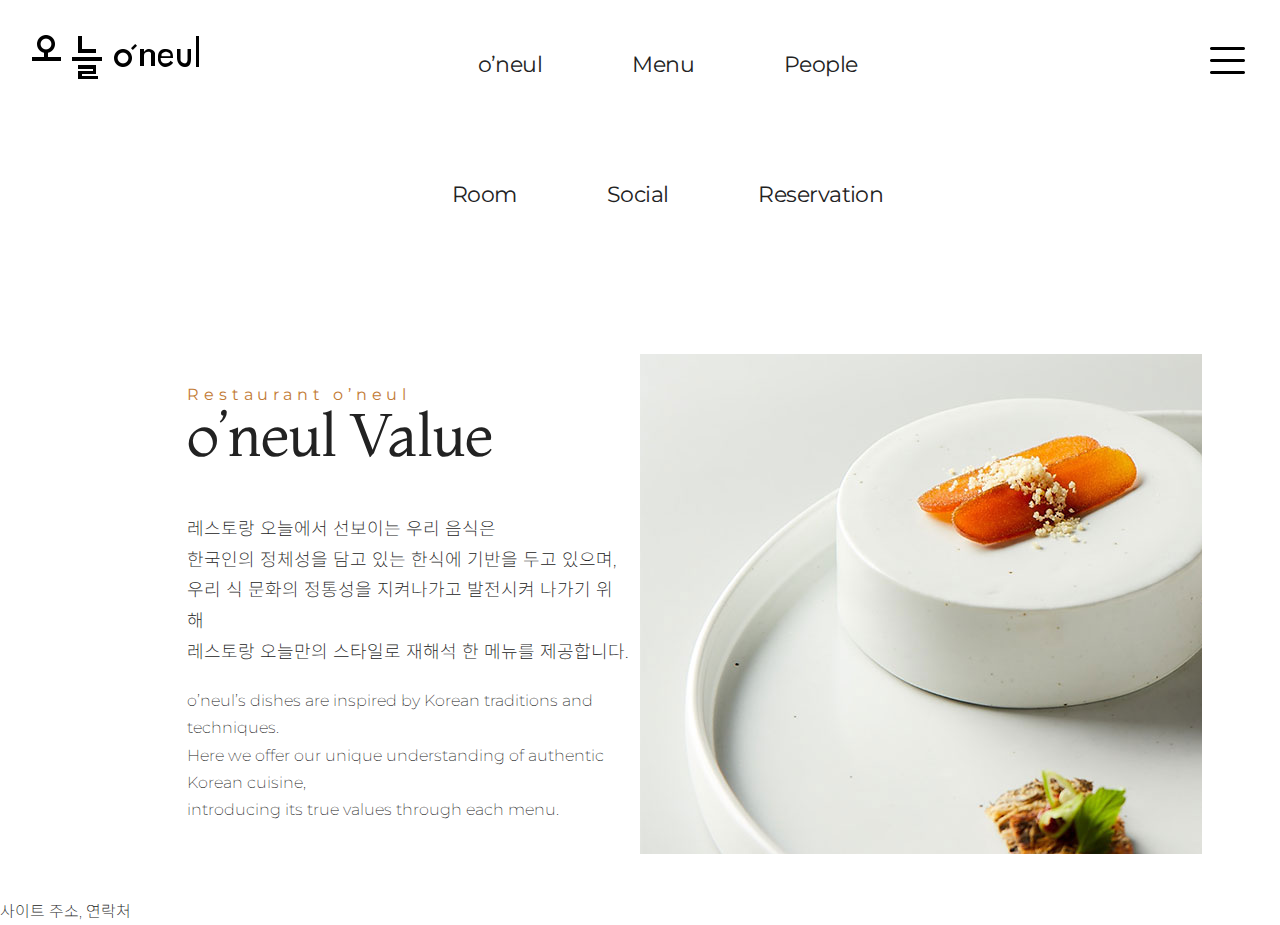
==== index.html @ a5e7508a "헤더 네비게이션 부분과 메인 정보 부분" ====
<!DOCTYPE html>
<html lang="en">
<head>
    <meta charset="UTF-8">
    <meta name="viewport" content="width=device-width, initial-scale=1.0">
    <title>레스토랑 오늘</title>
    <link href="https://fonts.googleapis.com/css2?family=Montserrat:wght@200;300;400;500&family=Noto+Sans+KR:wght@300;400&family=Montaga&display=swap" rel="stylesheet">
    <style>
        * { margin: 0; padding: 0; box-sizing: border-box;}
        body { font-family: 'Montserrat', 'Noto Sans KR'; font-size: 16px; line-height: 1.7; color: rgb(34,34,34); font-weight: 200; letter-spacing: -0.025;}
        a { text-decoration: none;}

        /* -header- */
        .gnb_wrap{width: 100%; height: 130px ; display: flex; justify-content: space-between; align-items: center; background-color: rgb(255,255,255); padding: 0 2.5%;}
        .gnb_logo img{ width: 170px;}
        .gnb_menu { width: 100%; height: 130px ; padding: 0 170px; text-align: center;}
        .gnb_menu_a{ padding: 48px 43px; line-height: 130px;font-size: 22px; font-weight: 400; letter-spacing: -0.55px; color: rgb(34,34,34);}
        /*메뉴 a크기 먼저 적용 후 gnb_wrap에 flex 적용하면 각 박스 크기 정하기 편함*/
        .gnb_menu_a:hover { color: #c27a34;;}
        .gnb_hiddenmenu { width: 170px; text-align: right;}

        /* -main- */
        .main_wrap { display: flex; align-items: center; max-width: 1700px; margin: 180px 78.5px 0 78.5px;}
        .main_info { width: 50%; padding: 75px 10px 75px 9.7%; }
        .main_tit { padding: 0 0 50px;}
        .main_tit p { line-height: 1.2; letter-spacing: 4.8px; font-weight: 400; color: #c27a34;}
        .main_tit h2 { font-size: 60px; font-family: 'Montaga'; line-height: 60px; font-weight: 400; letter-spacing: -1.5px;}
        .main_info_ko { font-size: 18px; line-height: 1.7;}
        .main_info_eng { margin: 20px 0 0; font-weight: 200;}
        .main_val {width: 50%; height: 500px; position: relative; overflow: hidden; }
        .main_val img { position: absolute; top: -50%; }


    </style>
</head>
<body>
    <header>

        <!-- 데스크탑 화면 GNB -->
        <div class="gnb_wrap">

            <!-- gnb 로고 부분 -->
            <h1 class="gnb_logo"><a href="https://www.restaurantoneul.com/"><img src="img/logo.png" alt="레스토랑 로고"></a></h1>

            <!-- gnb 메뉴 부분 -->
            <div class="gnb_menu">
                <a href="#" class="gnb_menu_a">o’neul</a>
                <a href="#" class="gnb_menu_a">Menu</a>
                <a href="#" class="gnb_menu_a">People</a>
                <a href="#" class="gnb_menu_a">Room</a>
                <a href="#" class="gnb_menu_a">Social</a>
                <a href="#" class="gnb_menu_a">Reservation</a>
            </div>

            <!-- gnb 히든 메뉴 부분 -->
            <div class="gnb_hiddenmenu"><img src="img/icon_menu.png" class="gnb_hiddenmenu_btn" alt="히든 메뉴 버튼"></div>
        </div>
    </header>

    <main>
        <div class="main_wrap">
            <div class="main_info">
                <div class="main_tit">
                    <p>Restaurant o’neul</p>
                    <h2>o’neul Value</h2>
                </div>
                <p class="main_info_ko">
                    레스토랑 오늘에서 선보이는 우리 음식은<br>
                    한국인의 정체성을 담고 있는 한식에 기반을 두고 있으며,<br>
                    우리 식 문화의 정통성을 지켜나가고 발전시켜 나가기 위해<br>
                    레스토랑 오늘만의 스타일로 재해석 한 메뉴를 제공합니다.
                </p>
                <p class="main_info_eng">
                    o’neul’s dishes are inspired by Korean traditions and techniques.<br>
                    Here we offer our unique understanding of authentic Korean cuisine,<br>
                    introducing its true values through each menu.
                </p>
            </div>
            <div class="main_val">
                <img src="img/mi_img01.jpg" alt="">
            </div>
        </div>
    </main>
    <footer>사이트 주소, 연락처</footer>
    
</body>
</html>
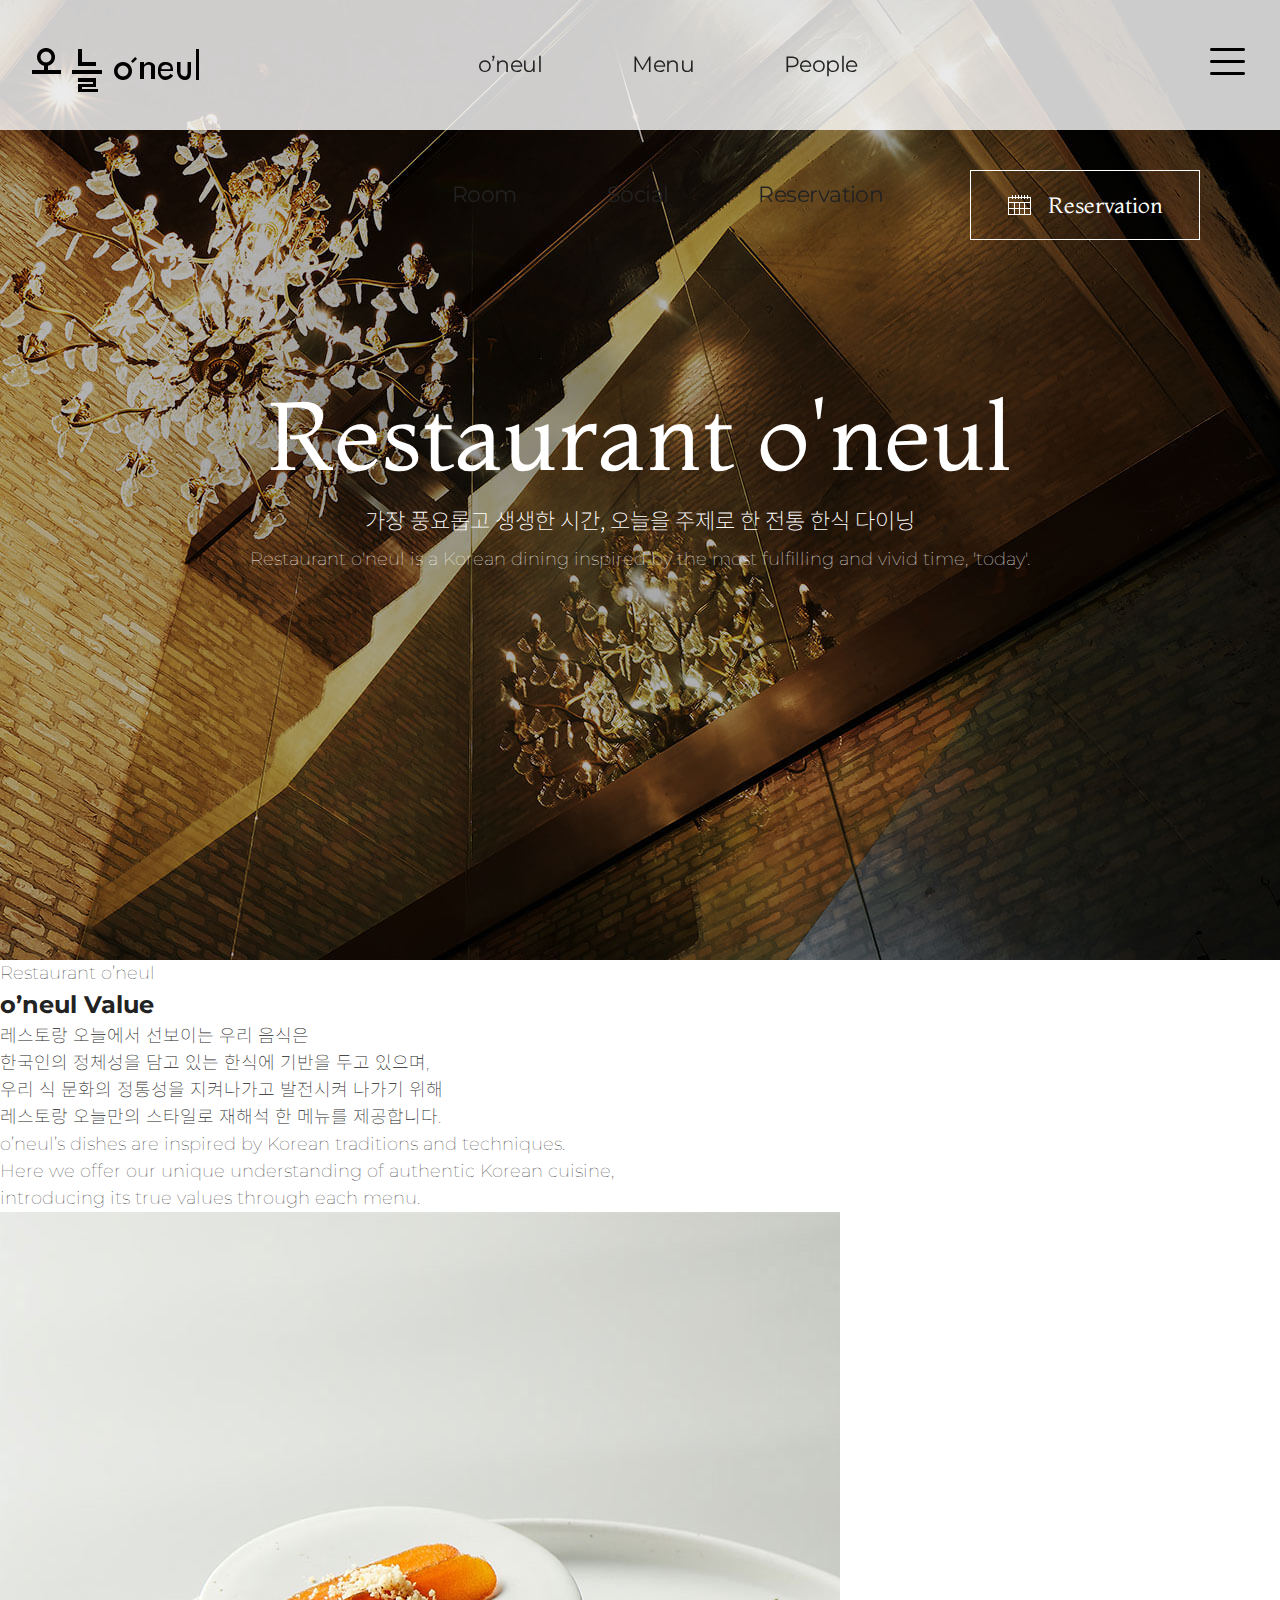
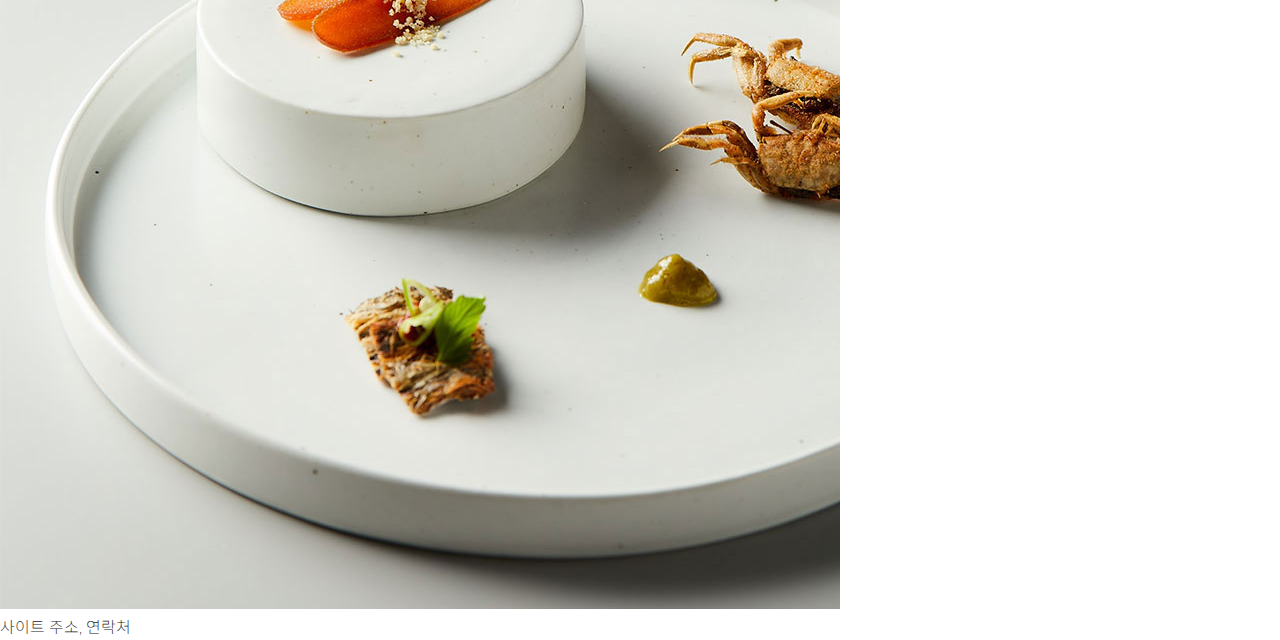
==== commit d11b361f: "hero부분 수정" ====
--- a/index.html
+++ b/index.html
@@ -4,32 +4,35 @@
     <meta charset="UTF-8">
     <meta name="viewport" content="width=device-width, initial-scale=1.0">
     <title>레스토랑 오늘</title>
-    <link href="https://fonts.googleapis.com/css2?family=Montserrat:wght@200;300;400;500&family=Noto+Sans+KR:wght@300;400&family=Montaga&display=swap" rel="stylesheet">
+    <link href="https://fonts.googleapis.com/css2?family=Montserrat:wght@200;300;400;500&family=Noto+Sans+KR:wght@200;300;400&family=Montaga&display=swap" rel="stylesheet">
     <style>
         * { margin: 0; padding: 0; box-sizing: border-box;}
-        body { font-family: 'Montserrat', 'Noto Sans KR'; font-size: 16px; line-height: 1.7; color: rgb(34,34,34); font-weight: 200; letter-spacing: -0.025;}
+        body { font-family: 'Montserrat', 'Noto Sans KR'; font-size: 16px; line-height: 1.5; color: rgb(34,34,34); font-weight: 200; letter-spacing: -0.45;}
         a { text-decoration: none;}
+        a:hover { color:rgb(194,122,52);}
+        div { background-position: center center; background-repeat: no-repeat; background-size: cover;}
+        h1 { font-family: 'Montaga'; font-size: 96px; font-weight: 400; line-height: 1; letter-spacing: -1.92; }
+        h3 {  font-family:'Noto Sans KR'; font-size: 22px; font-weight: 200; }
+        h4 { font-family: 'Montaga'; font-size: 22px; font-weight: 400; }
+        p { font-size: 18px; font-weight: 100; }
 
         /* -header- */
-        .gnb_wrap{width: 100%; height: 130px ; display: flex; justify-content: space-between; align-items: center; background-color: rgb(255,255,255); padding: 0 2.5%;}
+        .gnb_wrap{position: fixed; z-index: 10000; width: 100%; height: 130px ; display: flex; justify-content: space-between; align-items: center; background-color: rgb(255,255,255,0.8); padding: 0 2.5%;}
         .gnb_logo img{ width: 170px;}
-        .gnb_menu { width: 100%; height: 130px ; padding: 0 170px; text-align: center;}
+        .gnb_menu { width: 100%; height: 100%; padding: 0 170px; text-align: center;}
         .gnb_menu_a{ padding: 48px 43px; line-height: 130px;font-size: 22px; font-weight: 400; letter-spacing: -0.55px; color: rgb(34,34,34);}
         /*메뉴 a크기 먼저 적용 후 gnb_wrap에 flex 적용하면 각 박스 크기 정하기 편함*/
         .gnb_menu_a:hover { color: #c27a34;;}
         .gnb_hiddenmenu { width: 170px; text-align: right;}
 
-        /* -main- */
-        .main_wrap { display: flex; align-items: center; max-width: 1700px; margin: 180px 78.5px 0 78.5px;}
-        .main_info { width: 50%; padding: 75px 10px 75px 9.7%; }
-        .main_tit { padding: 0 0 50px;}
-        .main_tit p { line-height: 1.2; letter-spacing: 4.8px; font-weight: 400; color: #c27a34;}
-        .main_tit h2 { font-size: 60px; font-family: 'Montaga'; line-height: 60px; font-weight: 400; letter-spacing: -1.5px;}
-        .main_info_ko { font-size: 18px; line-height: 1.7;}
-        .main_info_eng { margin: 20px 0 0; font-weight: 200;}
-        .main_val {width: 50%; height: 500px; position: relative; overflow: hidden; }
-        .main_val img { position: absolute; top: -50%; }
-
+        /* -hero- */
+        .hero_wrap { position: relative; width: 100%; height: 960px; display: flex; justify-content: center; align-items: center; background-image: url(img/visual01.jpg);}
+        .hero_title { text-align: center; color: white;}
+        .hero_reservation { position: absolute; width: 230px; height: 70px; display: flex; justify-content: center; align-items: center; top: 170px; right: 80px; border: 1px solid white; color: white;}
+        .margin_b_20 { margin: 0 0 20px;}
+        .margin_b_10 { margin: 0 0 10px;}
+        .hero_reservation_img { }
+        .hero_reservation_a { margin: 0 0 0 17px; color: white;}
 
     </style>
 </head>
@@ -58,6 +61,24 @@
     </header>
 
     <main>
+        <!-- hero -->
+        <div class="hero_wrap">
+            <!-- hero title -->
+            <div class="hero_title">
+                <h1 class="margin_b_20">Restaurant o'neul</h1>
+                <h3 class="margin_b_10">가장 풍요롭고 생생한 시간, 오늘을 주제로 한 전통 한식 다이닝</h3>
+                <p>Restaurant o'neul is a Korean dining inspired by the most fulfilling and vivid time, 'today'.</p>
+            </div>
+            <!-- hero reservation -->
+            <div class="hero_reservation">
+                <img src="img/icon_reservation.png"alt="예약달력" class="hero_reservation_img">
+                <a href="#" class="hero_reservation_a"><h4>Reservation</h4></a>
+            </div>
+        </div>
+
+
+
+
         <div class="main_wrap">
             <div class="main_info">
                 <div class="main_tit">
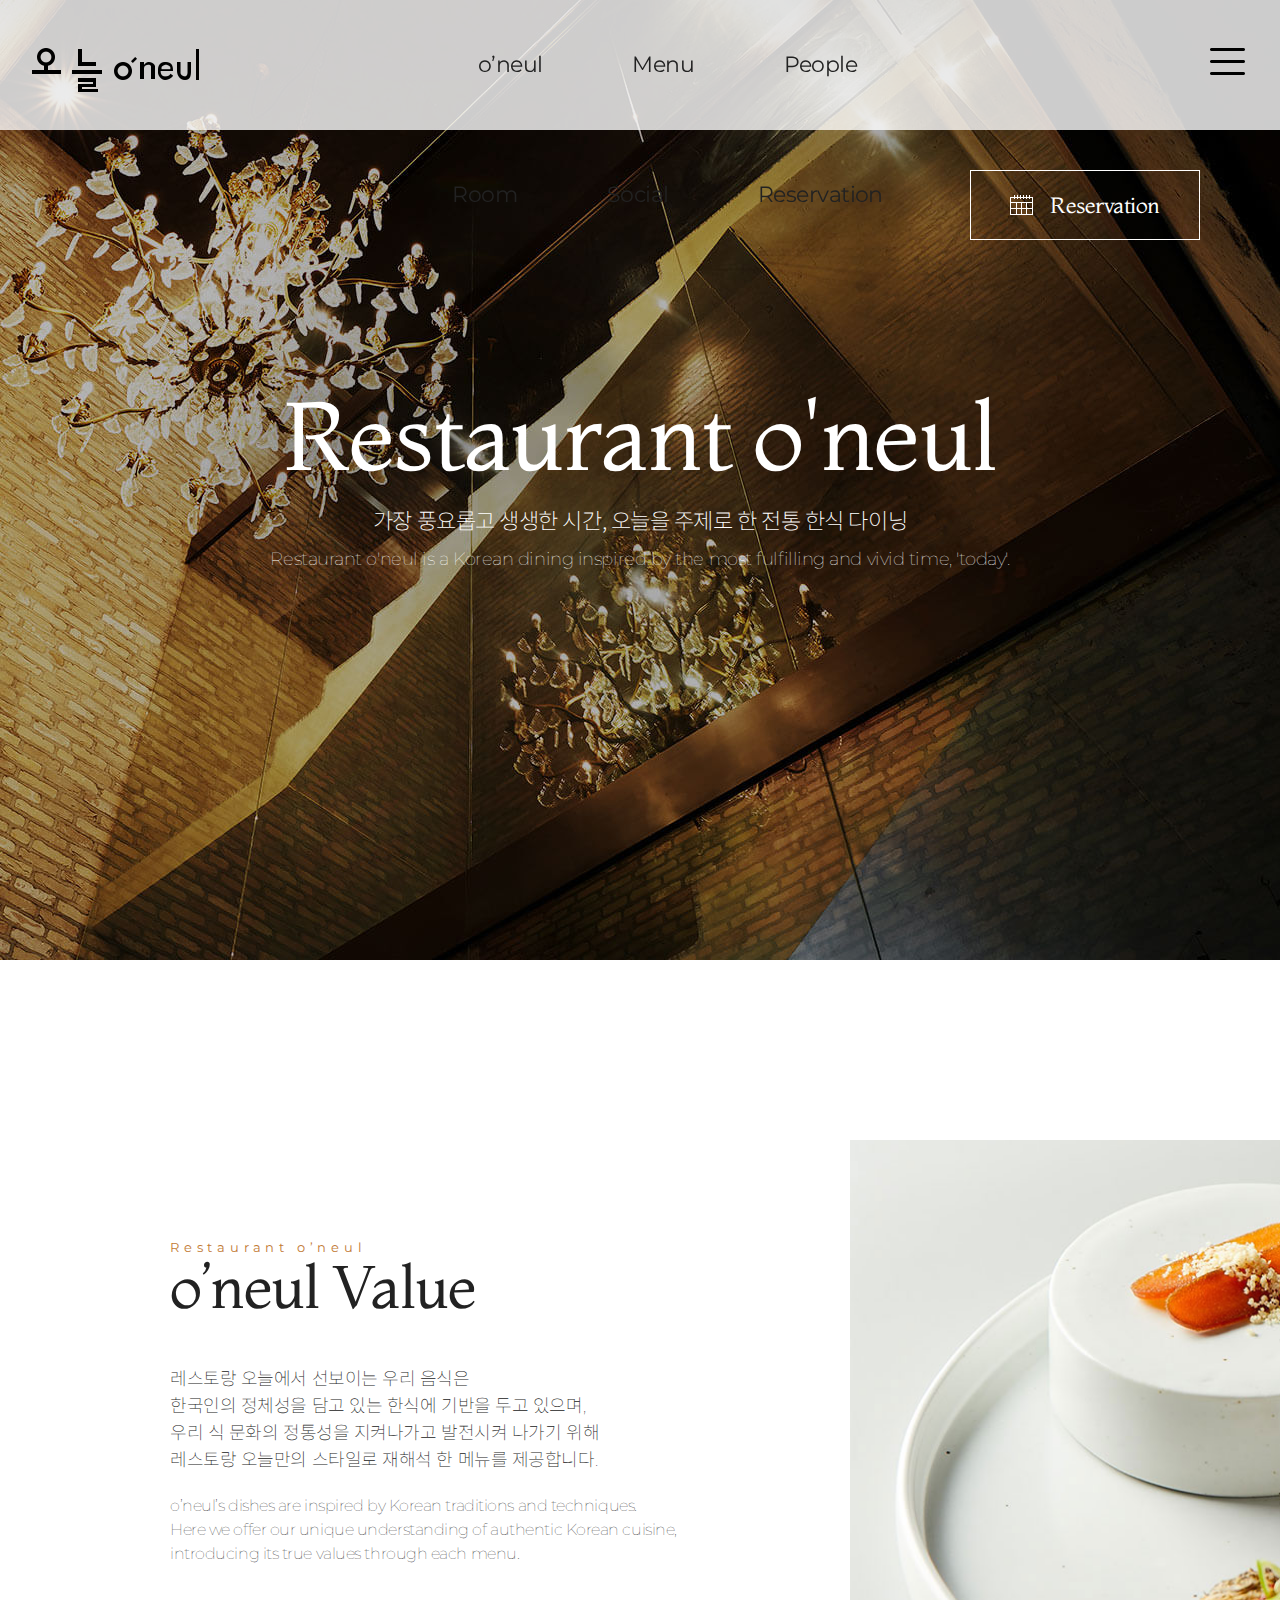
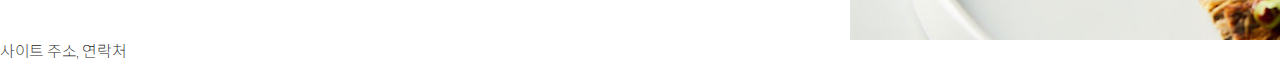
==== commit e19931a7: "main info 수정" ====
--- a/index.html
+++ b/index.html
@@ -7,21 +7,31 @@
     <link href="https://fonts.googleapis.com/css2?family=Montserrat:wght@200;300;400;500&family=Noto+Sans+KR:wght@200;300;400&family=Montaga&display=swap" rel="stylesheet">
     <style>
         * { margin: 0; padding: 0; box-sizing: border-box;}
-        body { font-family: 'Montserrat', 'Noto Sans KR'; font-size: 16px; line-height: 1.5; color: rgb(34,34,34); font-weight: 200; letter-spacing: -0.45;}
+        body { font-family: 'Montserrat', 'Noto Sans KR'; font-size: 16px; line-height: 1.5; color: rgb(34,34,34); font-weight: 200; letter-spacing: -0.45px;}
         a { text-decoration: none;}
         a:hover { color:rgb(194,122,52);}
         div { background-position: center center; background-repeat: no-repeat; background-size: cover;}
-        h1 { font-family: 'Montaga'; font-size: 96px; font-weight: 400; line-height: 1; letter-spacing: -1.92; }
+        h1 { font-family: 'Montaga'; font-size: 96px; font-weight: 400; line-height: 1; letter-spacing: -1.92px; }
+        h2 { font-family: 'Montaga', serif; font-size: 60px; font-weight: 400;  line-height: 1;  letter-spacing: -1.5px;}
         h3 {  font-family:'Noto Sans KR'; font-size: 22px; font-weight: 200; }
         h4 { font-family: 'Montaga'; font-size: 22px; font-weight: 400; }
+        h5 { font-family:  'Montserrat'; letter-spacing: 4.8px; line-height: 1.2; color: rgb(194, 122, 52); font-weight: 400;}
         p { font-size: 18px; font-weight: 100; }
+
+        .margin_b_50 { margin: 0 0 50px;}
+        .margin_b_20 { margin: 0 0 20px;}
+        .margin_b_10 { margin: 0 0 10px;}
+
+        .fs_16 { font-size: 16px;}
+        .fs_20 { font-size: 20px;}
+        .fs_22 { font-size: 22px;}
 
         /* -header- */
         .gnb_wrap{position: fixed; z-index: 10000; width: 100%; height: 130px ; display: flex; justify-content: space-between; align-items: center; background-color: rgb(255,255,255,0.8); padding: 0 2.5%;}
         .gnb_logo img{ width: 170px;}
         .gnb_menu { width: 100%; height: 100%; padding: 0 170px; text-align: center;}
-        .gnb_menu_a{ padding: 48px 43px; line-height: 130px;font-size: 22px; font-weight: 400; letter-spacing: -0.55px; color: rgb(34,34,34);}
-        /*메뉴 a크기 먼저 적용 후 gnb_wrap에 flex 적용하면 각 박스 크기 정하기 편함*/
+        .gnb_menu_a{ padding: 48px 43px;;font-size: 22px; line-height: 130px; font-weight: 400; letter-spacing: -0.55px; color: rgb(34,34,34);}
+        /*메뉴 a크기 먼저 적용 후 gnb_wrap에 flex 적용하면 각 박스 크기 정하기 편함 */
         .gnb_menu_a:hover { color: #c27a34;;}
         .gnb_hiddenmenu { width: 170px; text-align: right;}
 
@@ -29,10 +39,14 @@
         .hero_wrap { position: relative; width: 100%; height: 960px; display: flex; justify-content: center; align-items: center; background-image: url(img/visual01.jpg);}
         .hero_title { text-align: center; color: white;}
         .hero_reservation { position: absolute; width: 230px; height: 70px; display: flex; justify-content: center; align-items: center; top: 170px; right: 80px; border: 1px solid white; color: white;}
-        .margin_b_20 { margin: 0 0 20px;}
-        .margin_b_10 { margin: 0 0 10px;}
+        
         .hero_reservation_img { }
         .hero_reservation_a { margin: 0 0 0 17px; color: white;}
+
+        /* -main info- */
+        .main_info_wrap { width: 1700px; height: 680px; margin: 0 auto; padding: 180px 0 0 0; display: flex;justify-content: center; align-items: flex-end;}
+        .main_info { width: 50%; height: 500px; padding: 100px 0 0 10%;}
+        .main_info_img { width: 50%; height: 500px; background-image: url(img/mi_img01.jpg);}
 
     </style>
 </head>
@@ -78,32 +92,31 @@
 
 
 
-
-        <div class="main_wrap">
+        <!-- main info -->
+        <div class="main_info_wrap">
             <div class="main_info">
-                <div class="main_tit">
-                    <p>Restaurant o’neul</p>
-                    <h2>o’neul Value</h2>
+                <div class="main_info_text">
+                    <h5>Restaurant o’neul</h5>
+                    <h2 class="margin_b_50">o’neul Value</h2>
+                    <p class="margin_b_20">
+                        레스토랑 오늘에서 선보이는 우리 음식은<br>
+                        한국인의 정체성을 담고 있는 한식에 기반을 두고 있으며,<br>
+                        우리 식 문화의 정통성을 지켜나가고 발전시켜 나가기 위해<br>
+                        레스토랑 오늘만의 스타일로 재해석 한 메뉴를 제공합니다.
+                    </p>
+                    <p class="fs_16">
+                        o’neul’s dishes are inspired by Korean traditions and techniques.<br>
+                        Here we offer our unique understanding of authentic Korean cuisine,<br>
+                        introducing its true values through each menu.
+                    </p>
                 </div>
-                <p class="main_info_ko">
-                    레스토랑 오늘에서 선보이는 우리 음식은<br>
-                    한국인의 정체성을 담고 있는 한식에 기반을 두고 있으며,<br>
-                    우리 식 문화의 정통성을 지켜나가고 발전시켜 나가기 위해<br>
-                    레스토랑 오늘만의 스타일로 재해석 한 메뉴를 제공합니다.
-                </p>
-                <p class="main_info_eng">
-                    o’neul’s dishes are inspired by Korean traditions and techniques.<br>
-                    Here we offer our unique understanding of authentic Korean cuisine,<br>
-                    introducing its true values through each menu.
-                </p>
             </div>
-            <div class="main_val">
-                <img src="img/mi_img01.jpg" alt="">
-            </div>
+            <div class="main_info_img"></div>
         </div>
     </main>
     <footer>사이트 주소, 연락처</footer>
     
 </body>
 </html>
+                    
             